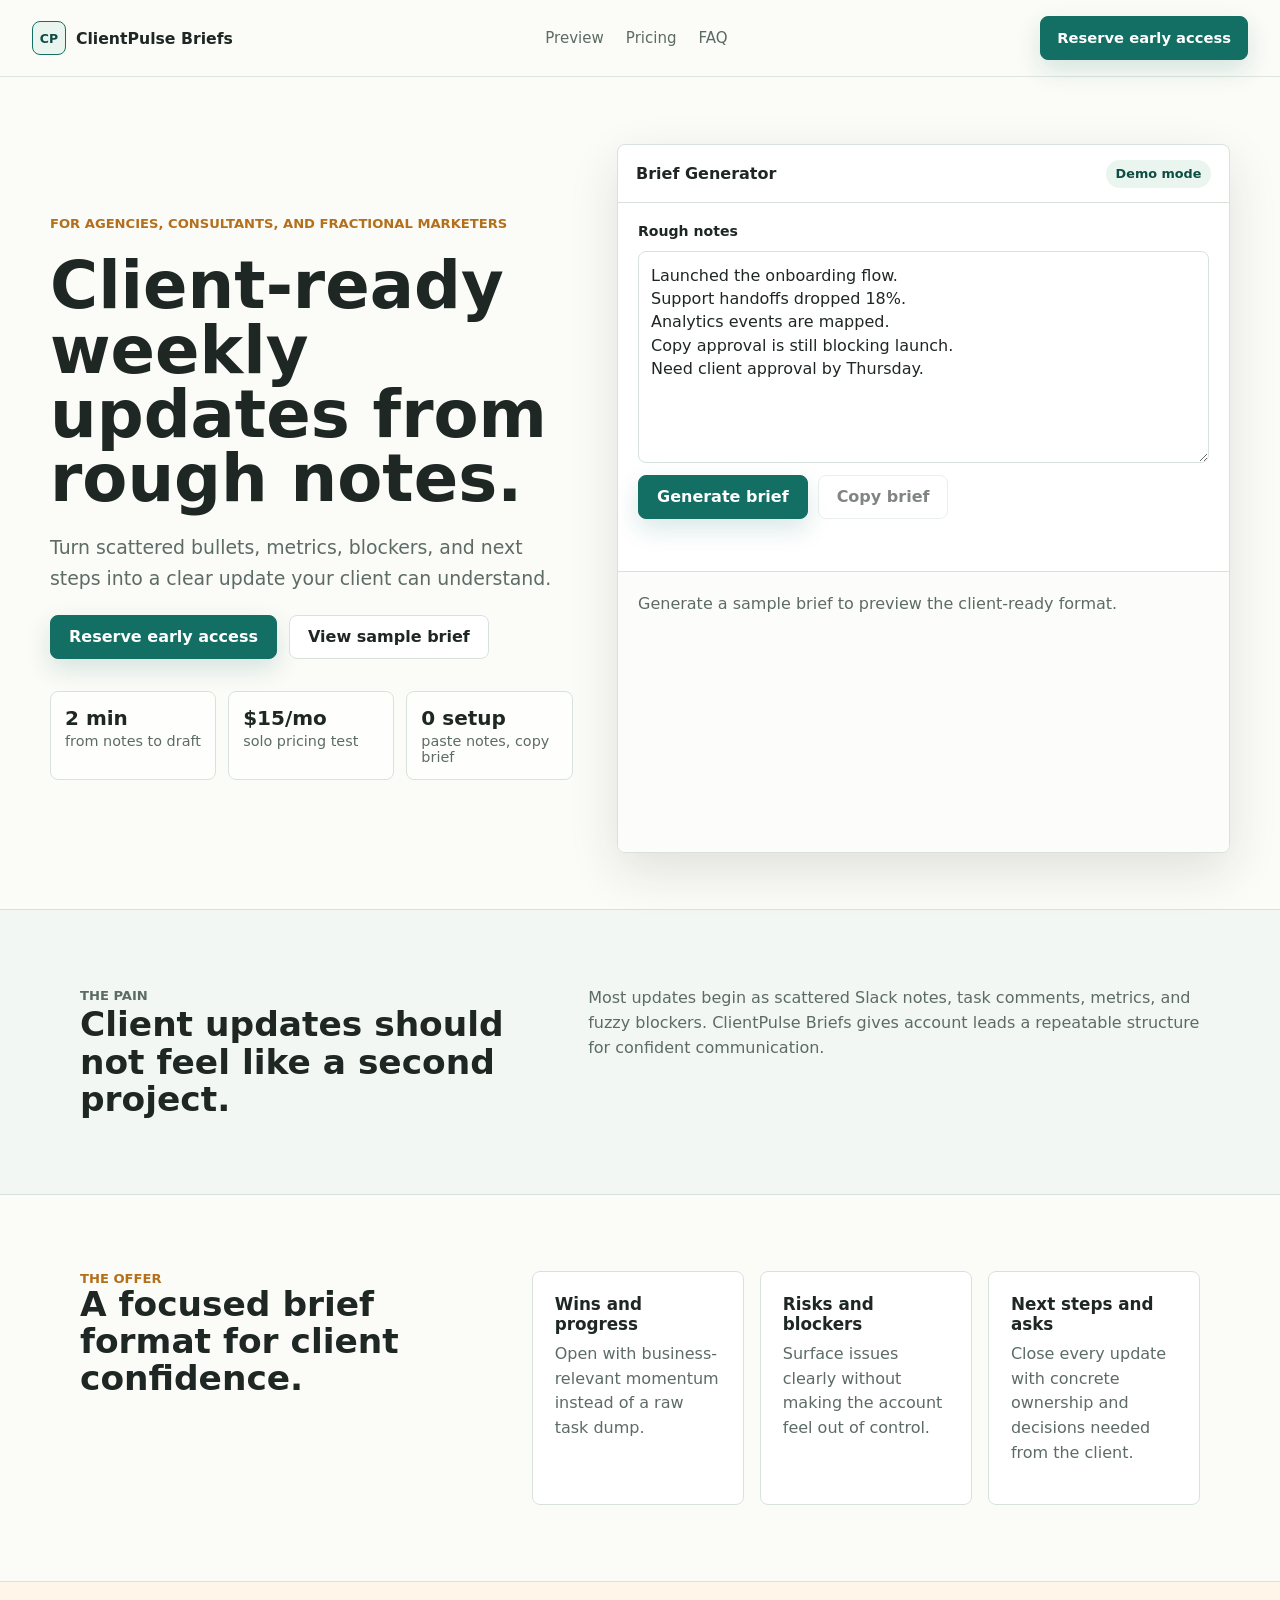
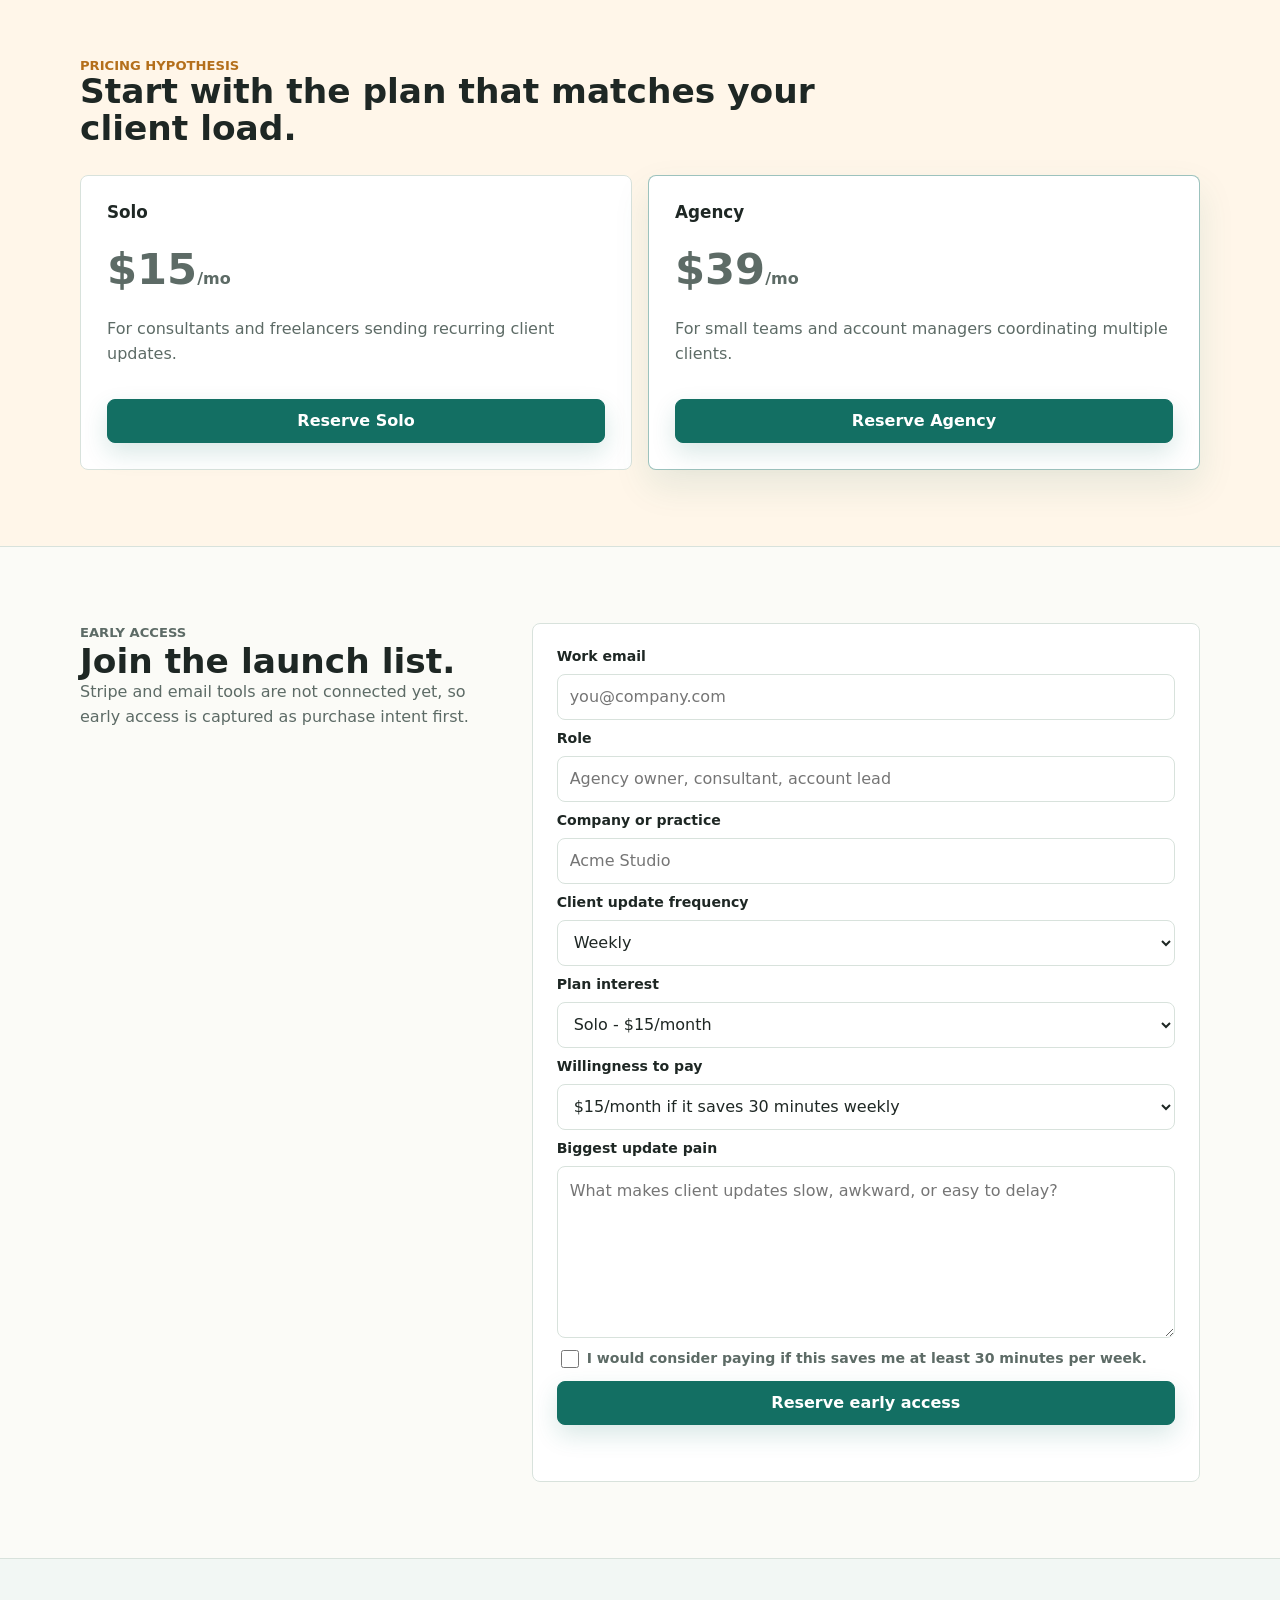
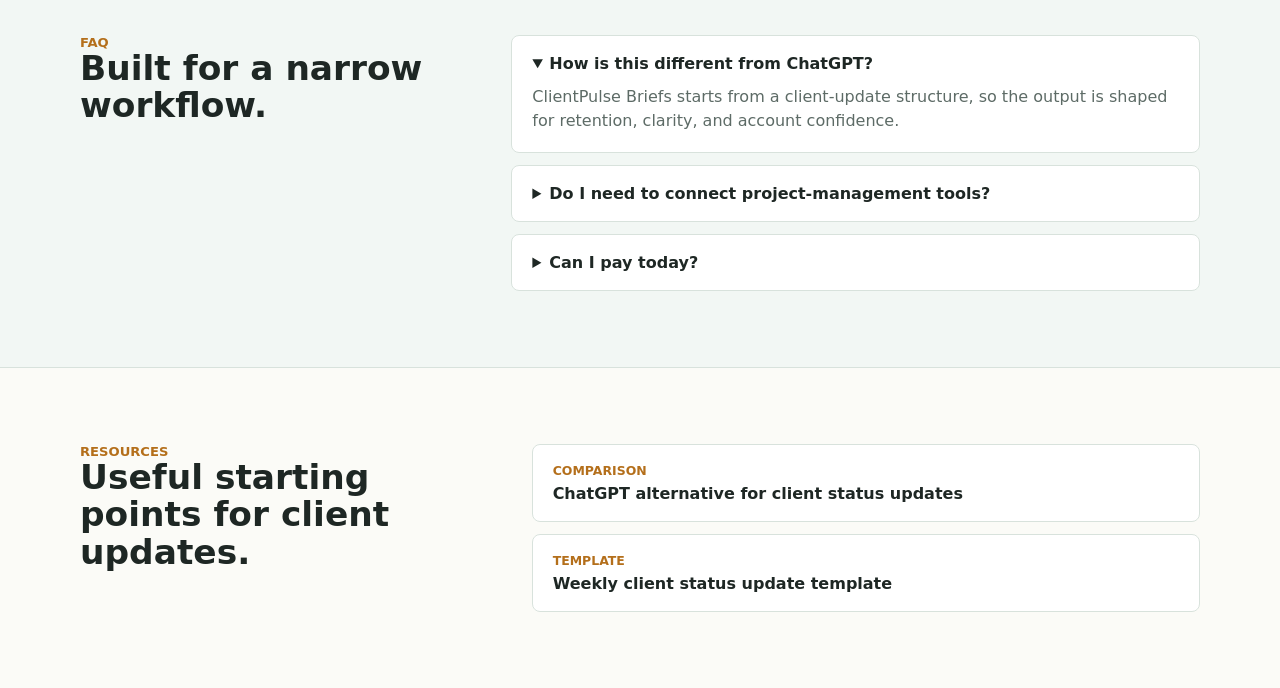
==== index.html @ 3740cc95 "Add static site files" ====
<!doctype html>
<html lang="en">
  <head>
    <meta charset="utf-8">
    <meta name="viewport" content="width=device-width, initial-scale=1">
    <title>ClientPulse Briefs | Client-ready weekly updates from rough notes</title>
    <meta
      name="description"
      content="Turn scattered project notes into a polished client status update with wins, progress, risks, next steps, and client asks."
    >
    <meta name="robots" content="index, follow">
    <link rel="canonical" href="https://ert93333-ops.github.io/clientpulse-briefs/">
    <meta property="og:title" content="ClientPulse Briefs">
    <meta
      property="og:description"
      content="Client-ready weekly updates from rough notes for agencies, consultants, and freelancers."
    >
    <meta property="og:type" content="website">
    <meta property="og:url" content="https://ert93333-ops.github.io/clientpulse-briefs/">
    <meta name="twitter:card" content="summary_large_image">
    <link rel="stylesheet" href="./styles.css">
    <script src="./app.js?v=202606032130" defer></script>
  </head>
  <body>
    <header class="site-header">
      <a class="brand" href="#top" aria-label="ClientPulse Briefs home">
        <span class="brand-mark" aria-hidden="true">CP</span>
        <span>ClientPulse Briefs</span>
      </a>
      <nav class="nav-links" aria-label="Primary navigation">
        <a href="#preview">Preview</a>
        <a href="#pricing">Pricing</a>
        <a href="#faq">FAQ</a>
      </nav>
      <a class="header-cta" href="#waitlist">Reserve early access</a>
    </header>

    <main id="top">
      <section class="hero-section" aria-labelledby="hero-title">
        <div class="hero-copy">
          <p class="eyebrow">For agencies, consultants, and fractional marketers</p>
          <h1 id="hero-title">Client-ready weekly updates from rough notes.</h1>
          <p class="hero-subhead">
            Turn scattered bullets, metrics, blockers, and next steps into a clear update your client can understand.
          </p>
          <div class="hero-actions">
            <a class="primary-button" href="#waitlist">Reserve early access</a>
            <a class="secondary-button" href="#preview">View sample brief</a>
          </div>
          <dl class="signal-list" aria-label="Product promise">
            <div>
              <dt>2 min</dt>
              <dd>from notes to draft</dd>
            </div>
            <div>
              <dt>$15/mo</dt>
              <dd>solo pricing test</dd>
            </div>
            <div>
              <dt>0 setup</dt>
              <dd>paste notes, copy brief</dd>
            </div>
          </dl>
        </div>

        <aside class="product-preview" id="preview" aria-label="ClientPulse Briefs generator">
          <div class="preview-toolbar">
            <span>Brief Generator</span>
            <span class="status-pill">Demo mode</span>
          </div>
          <form class="generator-form" id="brief-form">
            <label for="raw-notes">Rough notes</label>
            <textarea id="raw-notes" name="raw-notes" rows="8">Launched the onboarding flow.
Support handoffs dropped 18%.
Analytics events are mapped.
Copy approval is still blocking launch.
Need client approval by Thursday.</textarea>
            <div class="generator-actions">
              <button class="primary-button" type="submit">Generate brief</button>
              <button class="secondary-button" id="copy-brief" type="button" disabled>Copy brief</button>
            </div>
            <p class="workflow-error" id="workflow-error" role="alert"></p>
          </form>
          <section class="brief-output" id="brief-output" aria-live="polite" aria-label="Generated client update">
            <p class="empty-output">Generate a sample brief to preview the client-ready format.</p>
          </section>
        </aside>
      </section>

      <section class="section-band problem-band" aria-labelledby="problem-title">
        <div class="section-inner two-column">
          <div>
            <p class="eyebrow">The pain</p>
            <h2 id="problem-title">Client updates should not feel like a second project.</h2>
          </div>
          <p>
            Most updates begin as scattered Slack notes, task comments, metrics, and fuzzy blockers.
            ClientPulse Briefs gives account leads a repeatable structure for confident communication.
          </p>
        </div>
      </section>

      <section class="section-inner offer-section" aria-labelledby="offer-title">
        <div>
          <p class="eyebrow">The offer</p>
          <h2 id="offer-title">A focused brief format for client confidence.</h2>
        </div>
        <div class="feature-grid">
          <article class="feature-card">
            <h3>Wins and progress</h3>
            <p>Open with business-relevant momentum instead of a raw task dump.</p>
          </article>
          <article class="feature-card">
            <h3>Risks and blockers</h3>
            <p>Surface issues clearly without making the account feel out of control.</p>
          </article>
          <article class="feature-card">
            <h3>Next steps and asks</h3>
            <p>Close every update with concrete ownership and decisions needed from the client.</p>
          </article>
        </div>
      </section>

      <section class="section-band pricing-band" id="pricing" aria-labelledby="pricing-title">
        <div class="section-inner">
          <div class="section-heading">
            <p class="eyebrow">Pricing hypothesis</p>
            <h2 id="pricing-title">Start with the plan that matches your client load.</h2>
          </div>
          <div class="pricing-grid">
            <article class="price-card">
              <h3>Solo</h3>
              <p class="price">$15<span>/mo</span></p>
              <p>For consultants and freelancers sending recurring client updates.</p>
              <a class="plan-button" href="#waitlist">Reserve Solo</a>
            </article>
            <article class="price-card featured-price">
              <h3>Agency</h3>
              <p class="price">$39<span>/mo</span></p>
              <p>For small teams and account managers coordinating multiple clients.</p>
              <a class="plan-button" href="#waitlist">Reserve Agency</a>
            </article>
          </div>
        </div>
      </section>

      <section class="section-inner waitlist-section" id="waitlist" aria-labelledby="waitlist-title">
        <div>
          <p class="eyebrow">Early access</p>
          <h2 id="waitlist-title">Join the launch list.</h2>
          <p>
            Stripe and email tools are not connected yet, so early access is captured as purchase intent first.
          </p>
        </div>
        <form class="waitlist-shell" id="waitlist-form" aria-label="ClientPulse Briefs early access form">
          <label for="email">Work email</label>
          <input id="email" name="email" type="email" placeholder="you@company.com" autocomplete="email" required>
          <label for="role">Role</label>
          <input id="role" name="role" type="text" placeholder="Agency owner, consultant, account lead" required>
          <label for="company">Company or practice</label>
          <input id="company" name="company" type="text" placeholder="Acme Studio">
          <label for="frequency">Client update frequency</label>
          <select id="frequency" name="frequency">
            <option>Weekly</option>
            <option>Every two weeks</option>
            <option>Monthly</option>
            <option>Only when clients ask</option>
          </select>
          <label for="plan">Plan interest</label>
          <select id="plan" name="plan">
            <option>Solo - $15/month</option>
            <option>Agency - $39/month</option>
            <option>Not sure yet</option>
          </select>
          <label for="willingness">Willingness to pay</label>
          <select id="willingness" name="willingness">
            <option>$15/month if it saves 30 minutes weekly</option>
            <option>$39/month if it helps multiple client accounts</option>
            <option>I need to try it first</option>
            <option>Not willing to pay yet</option>
          </select>
          <label for="pain">Biggest update pain</label>
          <textarea id="pain" name="pain" rows="4" placeholder="What makes client updates slow, awkward, or easy to delay?"></textarea>
          <label class="checkbox-row" for="intent">
            <input id="intent" name="intent" type="checkbox" value="yes">
            <span>I would consider paying if this saves me at least 30 minutes per week.</span>
          </label>
          <button class="primary-button" type="submit">Reserve early access</button>
          <p class="form-note" id="waitlist-status" role="status"></p>
        </form>
      </section>

      <section class="section-band faq-band" id="faq" aria-labelledby="faq-title">
        <div class="section-inner faq-layout">
          <div>
            <p class="eyebrow">FAQ</p>
            <h2 id="faq-title">Built for a narrow workflow.</h2>
          </div>
          <div class="faq-list">
            <details open>
              <summary>How is this different from ChatGPT?</summary>
              <p>ClientPulse Briefs starts from a client-update structure, so the output is shaped for retention, clarity, and account confidence.</p>
            </details>
            <details>
              <summary>Do I need to connect project-management tools?</summary>
              <p>No. The first version is paste-in notes and copy-out brief, which keeps launch fast and avoids setup friction.</p>
            </details>
            <details>
              <summary>Can I pay today?</summary>
              <p>Not yet. The launch test captures purchase intent first, then enables payment once Stripe is configured.</p>
            </details>
          </div>
        </div>
      </section>

      <section class="section-inner resource-section" aria-labelledby="resources-title">
        <div>
          <p class="eyebrow">Resources</p>
          <h2 id="resources-title">Useful starting points for client updates.</h2>
        </div>
        <div class="resource-links">
          <a href="./chatgpt-alternative-client-status-updates.html">
            <span>Comparison</span>
            ChatGPT alternative for client status updates
          </a>
          <a href="./client-status-update-template.html">
            <span>Template</span>
            Weekly client status update template
          </a>
        </div>
      </section>
    </main>
  </body>
</html>
---- styles.css ----
:root {
  color-scheme: light;
  --ink: #1e2724;
  --muted: #5d6b66;
  --line: #d8e2dc;
  --paper: #fbfbf7;
  --surface: #ffffff;
  --soft-green: #eaf5ef;
  --green: #136f63;
  --green-dark: #0e4d45;
  --amber: #b46f1b;
  --coral: #cc6f5a;
  --shadow: 0 18px 50px rgba(30, 39, 36, 0.12);
  --shadow-hover: 0 24px 64px rgba(30, 39, 36, 0.16);
  --motion-fast: 160ms;
  --motion-medium: 260ms;
  --motion-slow: 560ms;
  --ease-out: cubic-bezier(0.16, 1, 0.3, 1);
}

* {
  box-sizing: border-box;
}

html {
  scroll-behavior: smooth;
}

body {
  margin: 0;
  background: var(--paper);
  color: var(--ink);
  font-family:
    Inter, ui-sans-serif, system-ui, -apple-system, BlinkMacSystemFont, "Segoe UI",
    sans-serif;
  letter-spacing: 0;
  animation: page-fade-in 420ms var(--ease-out) both;
}

a {
  color: inherit;
  text-decoration: none;
}

.site-header {
  position: sticky;
  top: 0;
  z-index: 10;
  display: flex;
  align-items: center;
  justify-content: space-between;
  gap: 24px;
  padding: 16px 32px;
  border-bottom: 1px solid rgba(216, 226, 220, 0.8);
  background: rgba(251, 251, 247, 0.94);
  backdrop-filter: blur(12px);
  transition:
    border-color var(--motion-medium) ease,
    box-shadow var(--motion-medium) ease,
    background var(--motion-medium) ease;
}

.site-header.is-scrolled {
  border-bottom-color: rgba(216, 226, 220, 0.96);
  background: rgba(251, 251, 247, 0.98);
  box-shadow: 0 10px 28px rgba(30, 39, 36, 0.08);
}

.brand {
  display: inline-flex;
  align-items: center;
  gap: 10px;
  font-size: 0.98rem;
  font-weight: 750;
  transition: transform var(--motion-fast) ease;
}

.brand:hover {
  transform: translateY(-1px);
}

.brand-mark {
  display: inline-grid;
  width: 34px;
  height: 34px;
  place-items: center;
  border: 1px solid var(--green);
  border-radius: 8px;
  background: var(--soft-green);
  color: var(--green-dark);
  font-size: 0.78rem;
  transition:
    background var(--motion-fast) ease,
    transform var(--motion-fast) ease;
}

.brand:hover .brand-mark {
  background: #dff0e8;
  transform: rotate(-2deg);
}

.nav-links {
  display: flex;
  align-items: center;
  gap: 22px;
  color: var(--muted);
  font-size: 0.94rem;
}

.nav-links a:hover {
  color: var(--green-dark);
}

.nav-links a {
  position: relative;
  transition: color var(--motion-fast) ease;
}

.nav-links a::after {
  position: absolute;
  right: 0;
  bottom: -7px;
  left: 0;
  height: 2px;
  border-radius: 999px;
  background: var(--green);
  content: "";
  opacity: 0;
  transform: scaleX(0.6);
  transition:
    opacity var(--motion-fast) ease,
    transform var(--motion-fast) ease;
}

.nav-links a:hover::after {
  opacity: 1;
  transform: scaleX(1);
}

.header-cta,
.primary-button,
.secondary-button,
.plan-button {
  display: inline-flex;
  min-height: 44px;
  align-items: center;
  justify-content: center;
  border-radius: 8px;
  font-weight: 750;
  line-height: 1.1;
  white-space: nowrap;
  transform: translateY(0);
  transition:
    background var(--motion-fast) ease,
    border-color var(--motion-fast) ease,
    box-shadow var(--motion-fast) ease,
    color var(--motion-fast) ease,
    transform var(--motion-fast) ease;
}

.header-cta,
.primary-button,
.plan-button {
  border: 1px solid var(--green);
  background: var(--green);
  color: #ffffff;
  box-shadow: 0 10px 24px rgba(19, 111, 99, 0.16);
}

.header-cta {
  padding: 0 16px;
  font-size: 0.92rem;
}

.primary-button,
.secondary-button,
.plan-button {
  padding: 0 18px;
}

.secondary-button {
  border: 1px solid var(--line);
  background: var(--surface);
  color: var(--ink);
}

.header-cta:hover,
.primary-button:hover,
.plan-button:hover {
  background: var(--green-dark);
  border-color: var(--green-dark);
  box-shadow: 0 14px 30px rgba(14, 77, 69, 0.22);
  transform: translateY(-2px);
}

.secondary-button:hover {
  border-color: rgba(19, 111, 99, 0.34);
  color: var(--green-dark);
  box-shadow: 0 10px 24px rgba(30, 39, 36, 0.08);
  transform: translateY(-2px);
}

.header-cta:active,
.primary-button:active,
.secondary-button:active,
.plan-button:active {
  transform: translateY(0);
}

.hero-section {
  display: grid;
  grid-template-columns: minmax(0, 0.92fr) minmax(360px, 1.08fr);
  gap: 44px;
  align-items: center;
  width: min(1180px, calc(100% - 40px));
  min-height: calc(100vh - 68px);
  margin: 0 auto;
  padding: 64px 0 54px;
}

.hero-copy {
  display: grid;
  gap: 22px;
  animation: hero-copy-enter var(--motion-slow) var(--ease-out) 90ms both;
}

.eyebrow {
  margin: 0;
  color: var(--amber);
  font-size: 0.82rem;
  font-weight: 800;
  text-transform: uppercase;
}

h1,
h2,
h3,
p {
  margin-top: 0;
}

h1 {
  max-width: 780px;
  margin-bottom: 0;
  font-size: 4.1rem;
  line-height: 0.98;
  letter-spacing: 0;
}

h2 {
  margin-bottom: 0;
  font-size: 2.15rem;
  line-height: 1.08;
  letter-spacing: 0;
}

h3 {
  margin-bottom: 8px;
  font-size: 1.05rem;
  letter-spacing: 0;
}

.hero-subhead {
  max-width: 640px;
  margin-bottom: 0;
  color: var(--muted);
  font-size: 1.18rem;
  line-height: 1.6;
}

.hero-actions {
  display: flex;
  flex-wrap: wrap;
  gap: 12px;
}

.signal-list {
  display: grid;
  grid-template-columns: repeat(3, minmax(0, 1fr));
  gap: 12px;
  margin: 10px 0 0;
}

.signal-list div {
  padding: 14px;
  border: 1px solid var(--line);
  border-radius: 8px;
  background: rgba(255, 255, 255, 0.72);
  transition:
    border-color var(--motion-fast) ease,
    box-shadow var(--motion-fast) ease,
    transform var(--motion-fast) ease;
}

.signal-list div:hover {
  border-color: rgba(19, 111, 99, 0.28);
  box-shadow: 0 12px 24px rgba(30, 39, 36, 0.08);
  transform: translateY(-2px);
}

.signal-list dt {
  font-size: 1.25rem;
  font-weight: 800;
}

.signal-list dd {
  margin: 3px 0 0;
  color: var(--muted);
  font-size: 0.9rem;
}

.product-preview {
  border: 1px solid var(--line);
  border-radius: 8px;
  background: var(--surface);
  box-shadow: var(--shadow);
  overflow: hidden;
  animation: preview-enter 680ms var(--ease-out) 160ms both;
  transform-origin: center;
  transition:
    box-shadow var(--motion-medium) ease,
    transform var(--motion-medium) ease;
}

.product-preview:hover {
  box-shadow: var(--shadow-hover);
  transform: translateY(-3px);
}

.preview-toolbar {
  display: flex;
  align-items: center;
  justify-content: space-between;
  gap: 16px;
  min-height: 58px;
  padding: 0 18px;
  border-bottom: 1px solid var(--line);
  font-weight: 800;
}

.status-pill {
  display: inline-flex;
  min-height: 28px;
  align-items: center;
  border-radius: 999px;
  padding: 0 10px;
  background: var(--soft-green);
  color: var(--green-dark);
  font-size: 0.8rem;
  position: relative;
  overflow: hidden;
}

.status-pill::after {
  position: absolute;
  inset: 0;
  background: linear-gradient(90deg, transparent, rgba(255, 255, 255, 0.72), transparent);
  content: "";
  transform: translateX(-120%);
  animation: status-sheen 3.8s ease-in-out 1.2s infinite;
}

.generator-form {
  display: grid;
  gap: 12px;
  padding: 20px;
  border-bottom: 1px solid var(--line);
}

textarea {
  width: 100%;
  min-height: 172px;
  resize: vertical;
  border: 1px solid var(--line);
  border-radius: 8px;
  background: #ffffff;
  color: var(--ink);
  font: inherit;
  line-height: 1.45;
  padding: 12px;
  transition:
    border-color var(--motion-fast) ease,
    box-shadow var(--motion-fast) ease,
    transform var(--motion-fast) ease;
}

.generator-actions {
  display: flex;
  flex-wrap: wrap;
  gap: 10px;
}

.workflow-error {
  min-height: 20px;
  margin-bottom: 0;
  color: #9d382c;
  font-size: 0.9rem;
  transition: opacity var(--motion-fast) ease;
}

.brief-output {
  min-height: 280px;
  padding: 20px;
  background: #fcfdfb;
  transition: background var(--motion-medium) ease;
}

.brief-output.is-refreshing {
  animation: output-refresh 520ms var(--ease-out) both;
}

.empty-output {
  margin-bottom: 0;
  color: var(--muted);
}

.brief-output h2 {
  margin-bottom: 10px;
  color: var(--green-dark);
  font-size: 1.06rem;
}

.brief-output h3 {
  margin-top: 18px;
  margin-bottom: 8px;
  color: var(--ink);
}

.brief-output p,
.brief-output li,
.feature-card p,
.price-card p,
.waitlist-section p,
.faq-list p,
.problem-band p {
  color: var(--muted);
  line-height: 1.55;
}

.section-band {
  border-top: 1px solid var(--line);
  border-bottom: 1px solid var(--line);
}

.problem-band,
.faq-band {
  background: #f2f7f4;
}

.pricing-band {
  background: #fff6e9;
}

.section-inner {
  width: min(1120px, calc(100% - 40px));
  margin: 0 auto;
  padding: 76px 0;
}

.two-column {
  display: grid;
  grid-template-columns: minmax(0, 0.85fr) minmax(0, 1.15fr);
  gap: 56px;
  align-items: start;
}

.offer-section,
.waitlist-section {
  display: grid;
  grid-template-columns: minmax(0, 0.76fr) minmax(0, 1.24fr);
  gap: 42px;
  align-items: start;
}

.feature-grid,
.pricing-grid {
  display: grid;
  gap: 16px;
}

.feature-grid {
  grid-template-columns: repeat(3, minmax(0, 1fr));
}

.feature-card,
.price-card,
.waitlist-shell,
.faq-list details {
  border: 1px solid var(--line);
  border-radius: 8px;
  background: var(--surface);
  transition:
    border-color var(--motion-fast) ease,
    box-shadow var(--motion-medium) ease,
    transform var(--motion-medium) ease;
}

.feature-card:hover,
.price-card:hover,
.waitlist-shell:focus-within,
.faq-list details:hover,
.resource-links a:hover,
.seo-content section:hover {
  border-color: rgba(19, 111, 99, 0.28);
  box-shadow: 0 16px 34px rgba(30, 39, 36, 0.08);
  transform: translateY(-2px);
}

.feature-card {
  min-height: 190px;
  padding: 22px;
}

.section-heading {
  max-width: 760px;
  margin-bottom: 28px;
}

.pricing-grid {
  grid-template-columns: repeat(2, minmax(0, 1fr));
}

.price-card {
  padding: 26px;
}

.featured-price {
  border-color: rgba(19, 111, 99, 0.42);
  box-shadow: 0 16px 36px rgba(19, 111, 99, 0.1);
}

.price {
  margin: 14px 0 14px;
  color: var(--green-dark);
  font-size: 2.7rem;
  font-weight: 850;
}

.price span {
  color: var(--muted);
  font-size: 1rem;
  font-weight: 650;
}

.plan-button {
  width: 100%;
  margin-top: 16px;
}

.waitlist-shell {
  display: grid;
  gap: 10px;
  padding: 24px;
}

label {
  color: var(--ink);
  font-size: 0.88rem;
  font-weight: 760;
}

input,
select {
  width: 100%;
  min-height: 46px;
  border: 1px solid var(--line);
  border-radius: 8px;
  background: #ffffff;
  color: var(--ink);
  font: inherit;
  padding: 0 12px;
  transition:
    border-color var(--motion-fast) ease,
    box-shadow var(--motion-fast) ease,
    transform var(--motion-fast) ease;
}

input:focus,
select:focus,
textarea:focus {
  outline: none;
  border-color: rgba(19, 111, 99, 0.56);
  box-shadow: 0 0 0 4px rgba(19, 111, 99, 0.12);
}

input:hover,
select:hover,
textarea:hover {
  border-color: rgba(19, 111, 99, 0.34);
}

.checkbox-row {
  display: grid;
  grid-template-columns: 20px minmax(0, 1fr);
  gap: 10px;
  align-items: start;
  color: var(--muted);
  font-weight: 650;
  line-height: 1.45;
}

.checkbox-row input {
  width: 18px;
  min-height: 18px;
  margin-top: 2px;
}

button {
  cursor: pointer;
  font: inherit;
}

button:disabled {
  cursor: not-allowed;
  opacity: 0.56;
}

.form-note {
  min-height: 22px;
  margin-bottom: 0;
  font-size: 0.88rem;
}

.form-note.success {
  color: var(--green-dark);
  font-weight: 760;
  animation: success-pop 420ms var(--ease-out) both;
}

.form-note.error {
  color: #9d382c;
  font-weight: 760;
}

.faq-layout {
  display: grid;
  grid-template-columns: minmax(0, 0.72fr) minmax(0, 1.28fr);
  gap: 44px;
}

.faq-list {
  display: grid;
  gap: 12px;
}

.faq-list details {
  padding: 18px 20px;
}

.faq-list summary {
  cursor: pointer;
  font-weight: 790;
  transition: color var(--motion-fast) ease;
}

.faq-list summary:hover {
  color: var(--green-dark);
}

.faq-list p {
  margin: 12px 0 0;
}

.resource-section {
  display: grid;
  grid-template-columns: minmax(0, 0.76fr) minmax(0, 1.24fr);
  gap: 42px;
  align-items: start;
}

.resource-links {
  display: grid;
  gap: 12px;
}

.resource-links a {
  display: grid;
  gap: 6px;
  padding: 18px 20px;
  border: 1px solid var(--line);
  border-radius: 8px;
  background: var(--surface);
  color: var(--ink);
  font-weight: 780;
  transition:
    border-color var(--motion-fast) ease,
    box-shadow var(--motion-medium) ease,
    color var(--motion-fast) ease,
    transform var(--motion-medium) ease;
}

.resource-links a:hover {
  color: var(--green-dark);
}

.resource-links span {
  color: var(--amber);
  font-size: 0.78rem;
  font-weight: 800;
  text-transform: uppercase;
}

.seo-main {
  background: var(--paper);
}

.seo-hero {
  width: min(1000px, calc(100% - 40px));
  margin: 0 auto;
  padding: 72px 0 46px;
}

.seo-hero h1 {
  max-width: 880px;
  margin: 10px 0 18px;
  font-size: 3.35rem;
  line-height: 1.02;
}

.seo-hero p {
  max-width: 760px;
  color: var(--muted);
  font-size: 1.12rem;
  line-height: 1.62;
}

.seo-content {
  display: grid;
  gap: 34px;
  width: min(1000px, calc(100% - 40px));
  margin: 0 auto;
  padding: 22px 0 76px;
}

.seo-content section,
.cta-panel,
.example-box {
  border: 1px solid var(--line);
  border-radius: 8px;
  background: var(--surface);
  padding: 26px;
  transition:
    border-color var(--motion-fast) ease,
    box-shadow var(--motion-medium) ease,
    transform var(--motion-medium) ease;
}

.seo-content p,
.seo-content li {
  color: var(--muted);
  line-height: 1.62;
}

.seo-content ul,
.seo-content ol {
  padding-left: 22px;
}

.comparison-table {
  width: 100%;
  border-collapse: collapse;
  overflow: hidden;
  border-radius: 8px;
}

.comparison-table th,
.comparison-table td {
  border: 1px solid var(--line);
  padding: 14px;
  text-align: left;
  vertical-align: top;
}

.comparison-table th {
  background: var(--soft-green);
  color: var(--green-dark);
}

.cta-panel {
  display: grid;
  gap: 14px;
  background: #fff6e9;
}

.seo-nav {
  display: flex;
  flex-wrap: wrap;
  gap: 12px;
  margin-top: 20px;
}

.motion-ready .reveal-on-scroll {
  opacity: 0;
  transform: translateY(18px);
  transition:
    opacity var(--motion-slow) var(--ease-out),
    transform var(--motion-slow) var(--ease-out);
  transition-delay: var(--reveal-delay, 0ms);
}

.motion-ready .reveal-on-scroll.is-visible {
  opacity: 1;
  transform: translateY(0);
}

@keyframes page-fade-in {
  from {
    opacity: 0;
  }

  to {
    opacity: 1;
  }
}

@keyframes hero-copy-enter {
  from {
    opacity: 0;
    transform: translateY(14px);
  }

  to {
    opacity: 1;
    transform: translateY(0);
  }
}

@keyframes preview-enter {
  from {
    opacity: 0;
    transform: translateY(18px) scale(0.985);
  }

  to {
    opacity: 1;
    transform: translateY(0) scale(1);
  }
}

@keyframes status-sheen {
  0%,
  42% {
    transform: translateX(-120%);
  }

  68%,
  100% {
    transform: translateX(120%);
  }
}

@keyframes output-refresh {
  0% {
    background: #edf7f1;
    transform: translateY(8px);
    opacity: 0.78;
  }

  100% {
    background: #fcfdfb;
    transform: translateY(0);
    opacity: 1;
  }
}

@keyframes success-pop {
  0% {
    opacity: 0;
    transform: translateY(6px);
  }

  100% {
    opacity: 1;
    transform: translateY(0);
  }
}

@media (max-width: 920px) {
  .site-header {
    align-items: flex-start;
    padding: 14px 20px;
  }

  .nav-links {
    display: none;
  }

  .hero-section,
  .two-column,
  .offer-section,
  .waitlist-section,
  .faq-layout {
    grid-template-columns: 1fr;
  }

  .resource-section {
    grid-template-columns: 1fr;
  }

  .hero-section {
    min-height: auto;
    padding-top: 42px;
  }

  h1 {
    font-size: 3rem;
  }

  .seo-hero h1 {
    font-size: 2.55rem;
  }
}

@media (prefers-reduced-motion: reduce) {
  *,
  *::before,
  *::after {
    animation-duration: 1ms !important;
    animation-iteration-count: 1 !important;
    scroll-behavior: auto !important;
    transition-duration: 1ms !important;
  }

  .motion-ready .reveal-on-scroll {
    opacity: 1;
    transform: none;
  }

  .status-pill::after {
    content: none;
  }
}

@media (max-width: 680px) {
  .site-header {
    gap: 12px;
  }

  .brand span:last-child {
    display: none;
  }

  .header-cta {
    flex: 1;
    white-space: normal;
    text-align: center;
  }

  .hero-section,
  .section-inner {
    width: min(100% - 28px, 1120px);
  }

  h1 {
    font-size: 2.42rem;
    line-height: 1.04;
  }

  h2 {
    font-size: 1.7rem;
  }

  .hero-actions,
  .signal-list,
  .feature-grid,
  .pricing-grid {
    grid-template-columns: 1fr;
  }

  .hero-actions {
    display: grid;
  }

  .primary-button,
  .secondary-button {
    width: 100%;
    white-space: normal;
    text-align: center;
  }

  .section-inner {
    padding: 54px 0;
  }
}
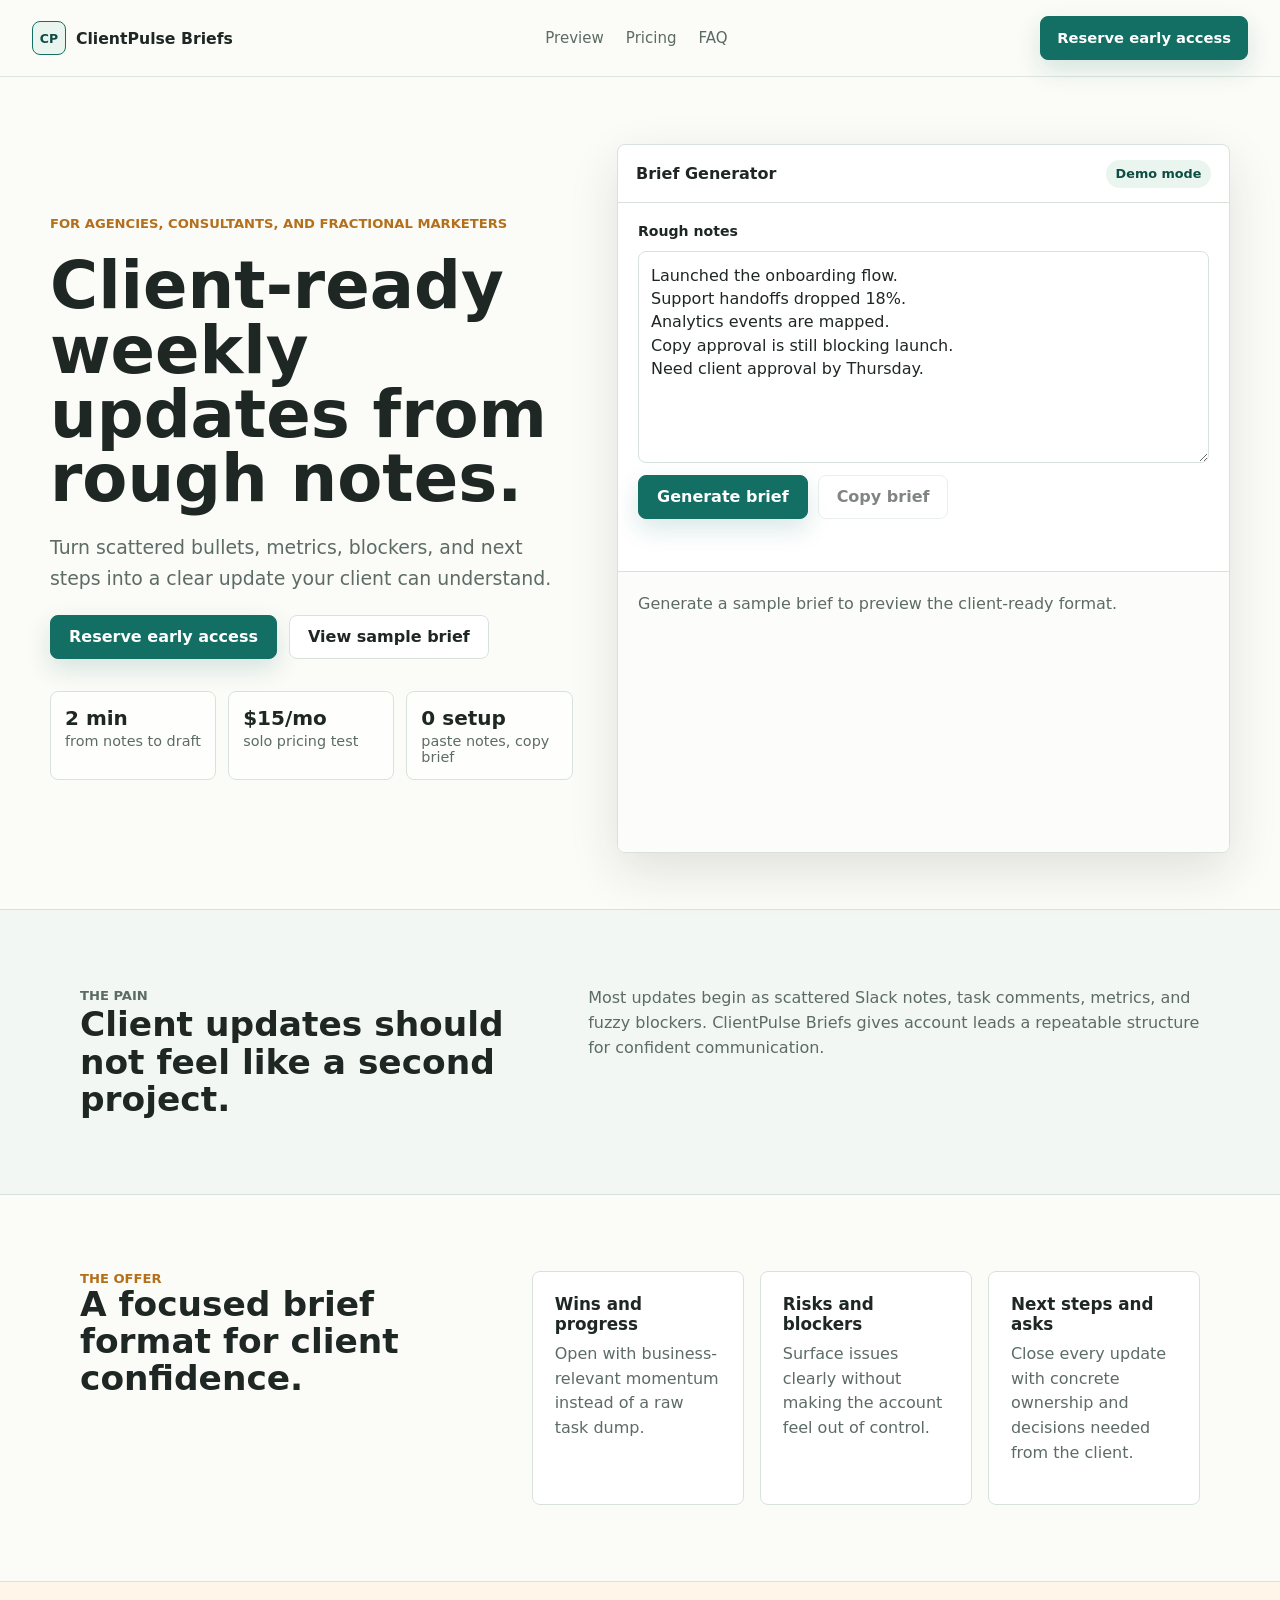
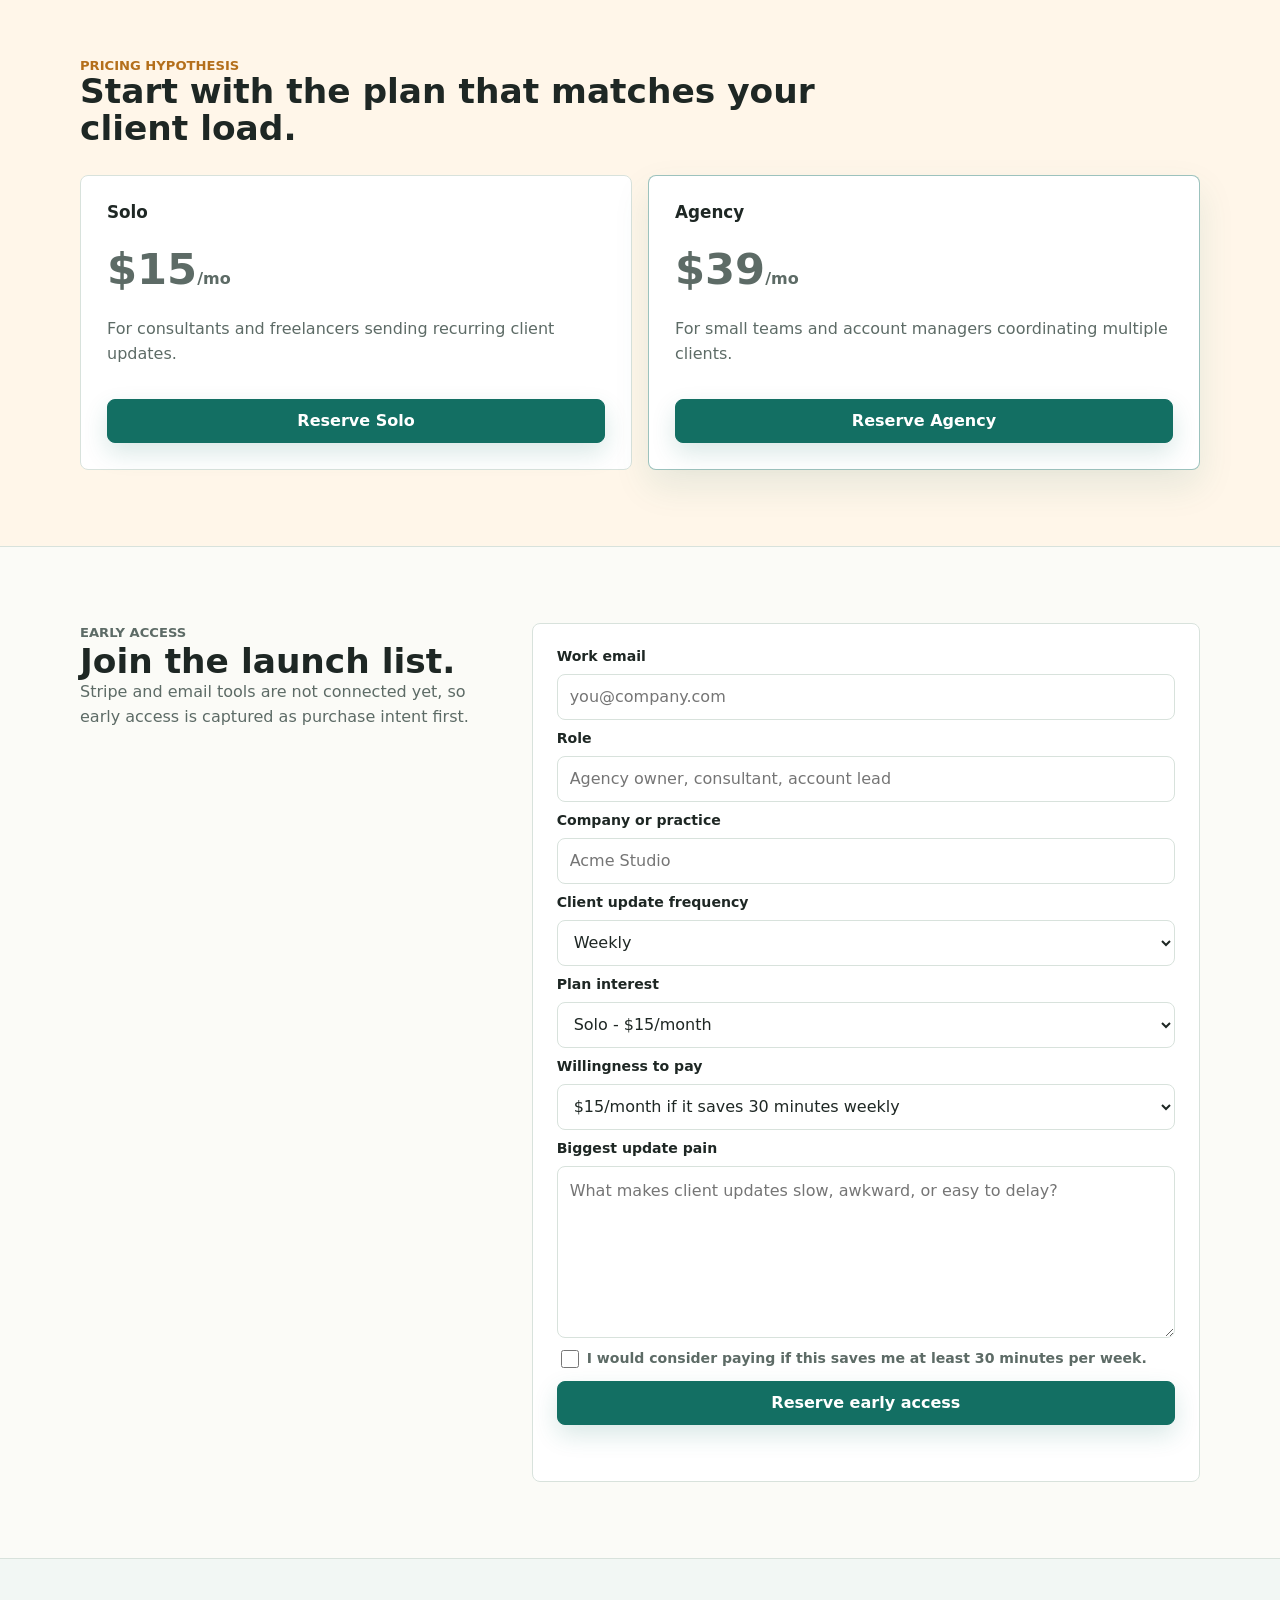
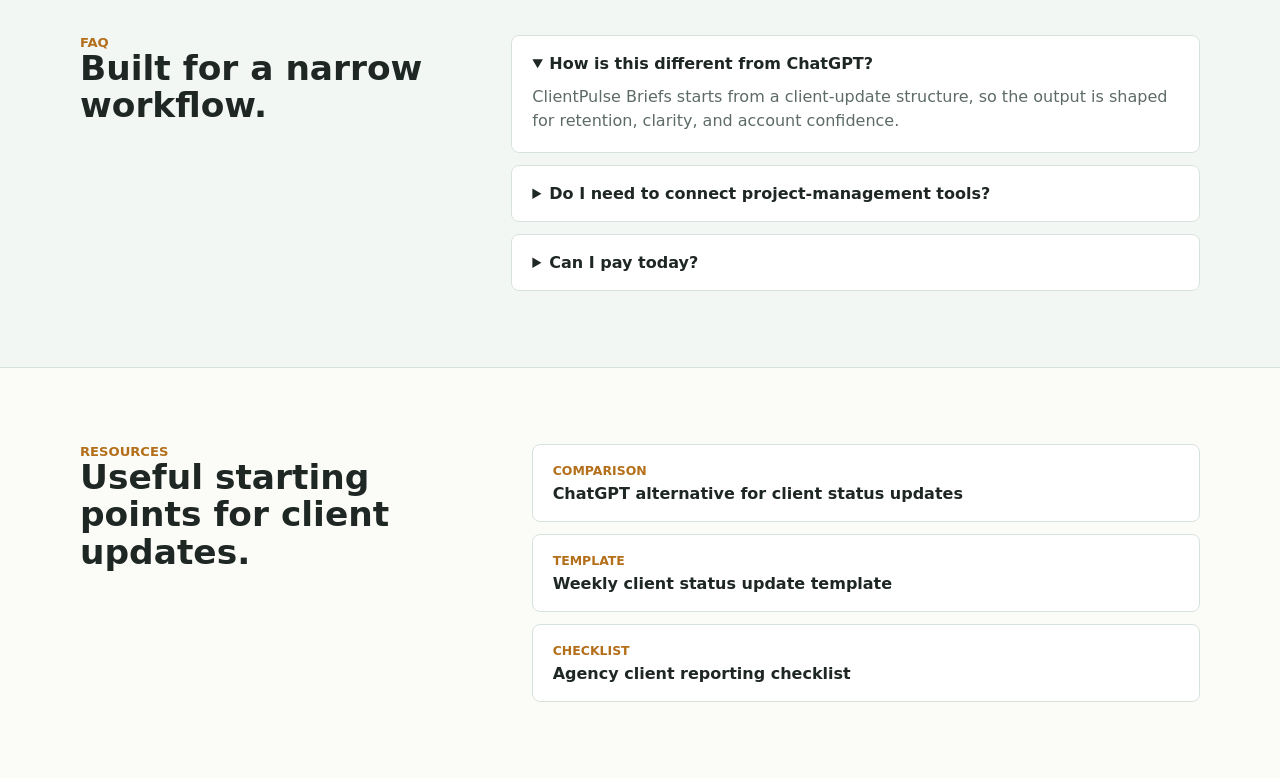
==== commit a7c3af7c: "Add agency reporting checklist SEO page" ====
--- a/index.html
+++ b/index.html
@@ -227,6 +227,10 @@
             <span>Template</span>
             Weekly client status update template
           </a>
+          <a href="./agency-client-reporting-checklist.html">
+            <span>Checklist</span>
+            Agency client reporting checklist
+          </a>
         </div>
       </section>
     </main>
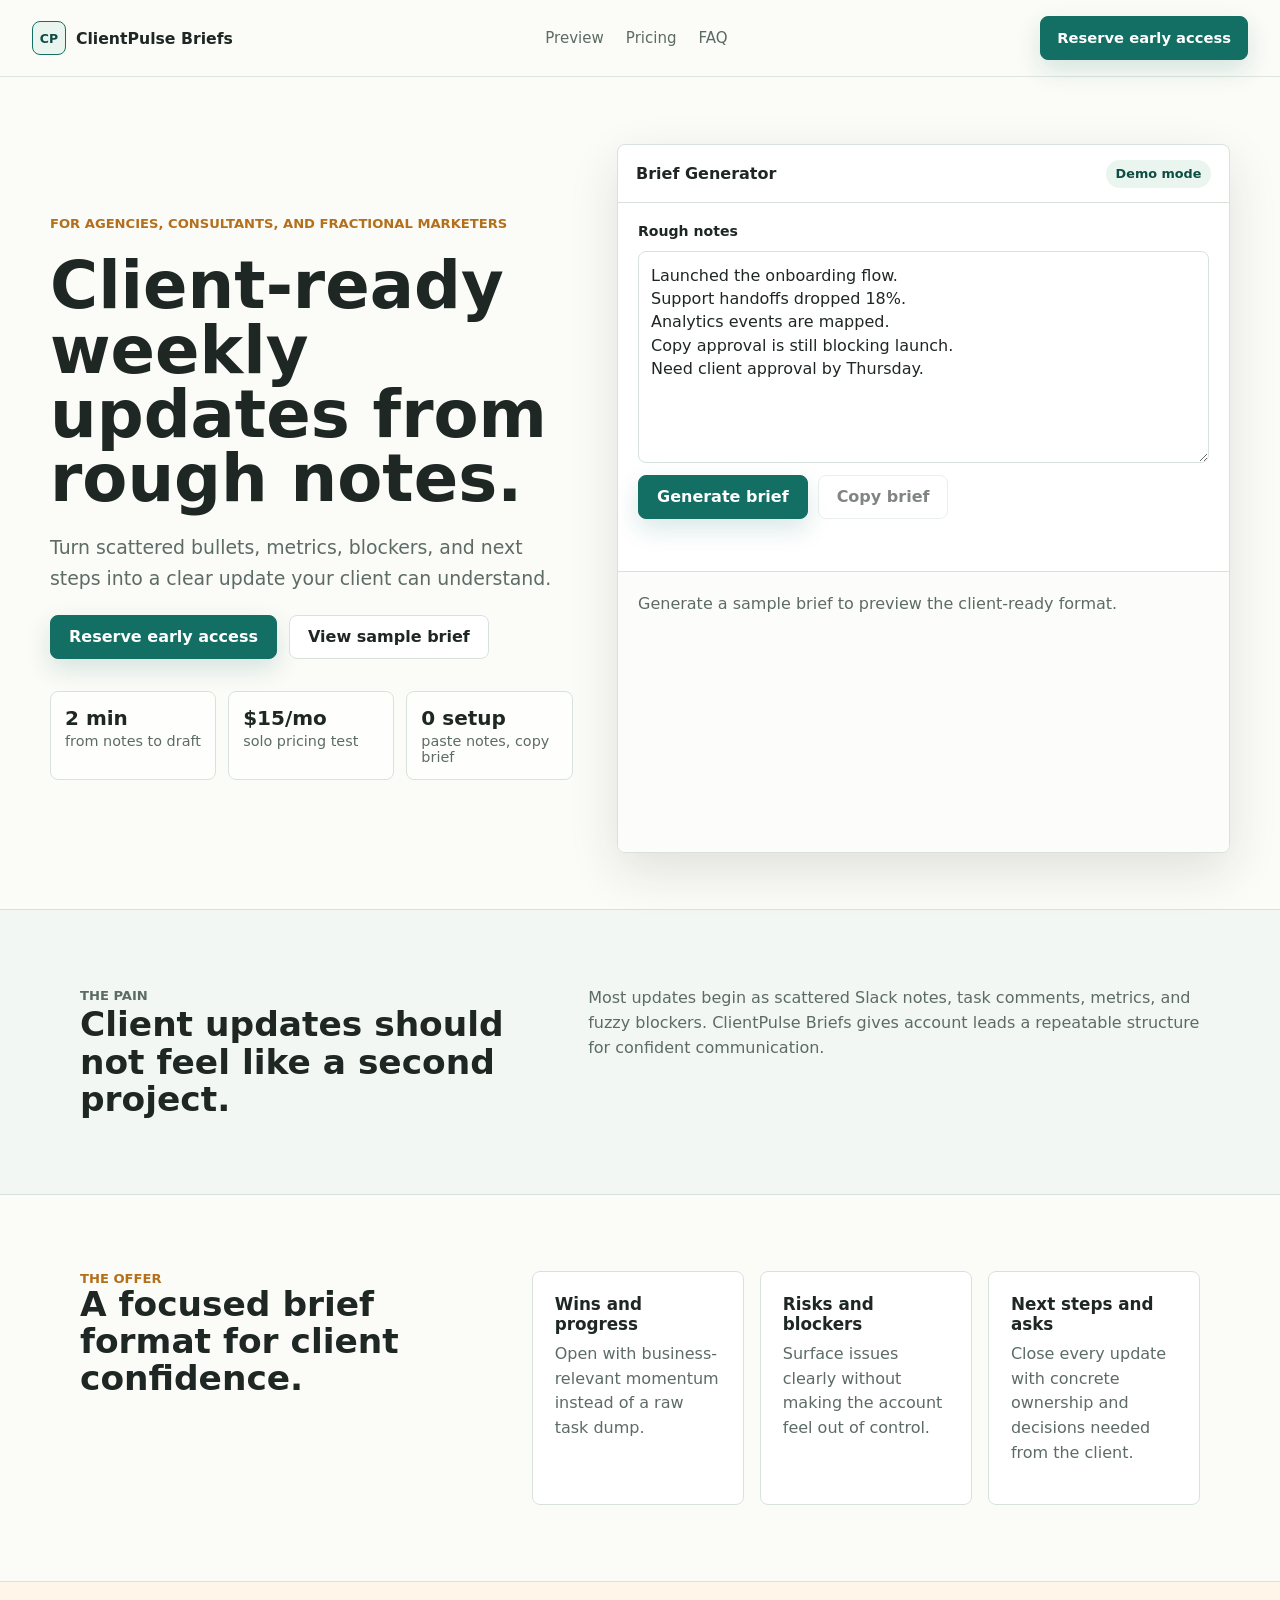
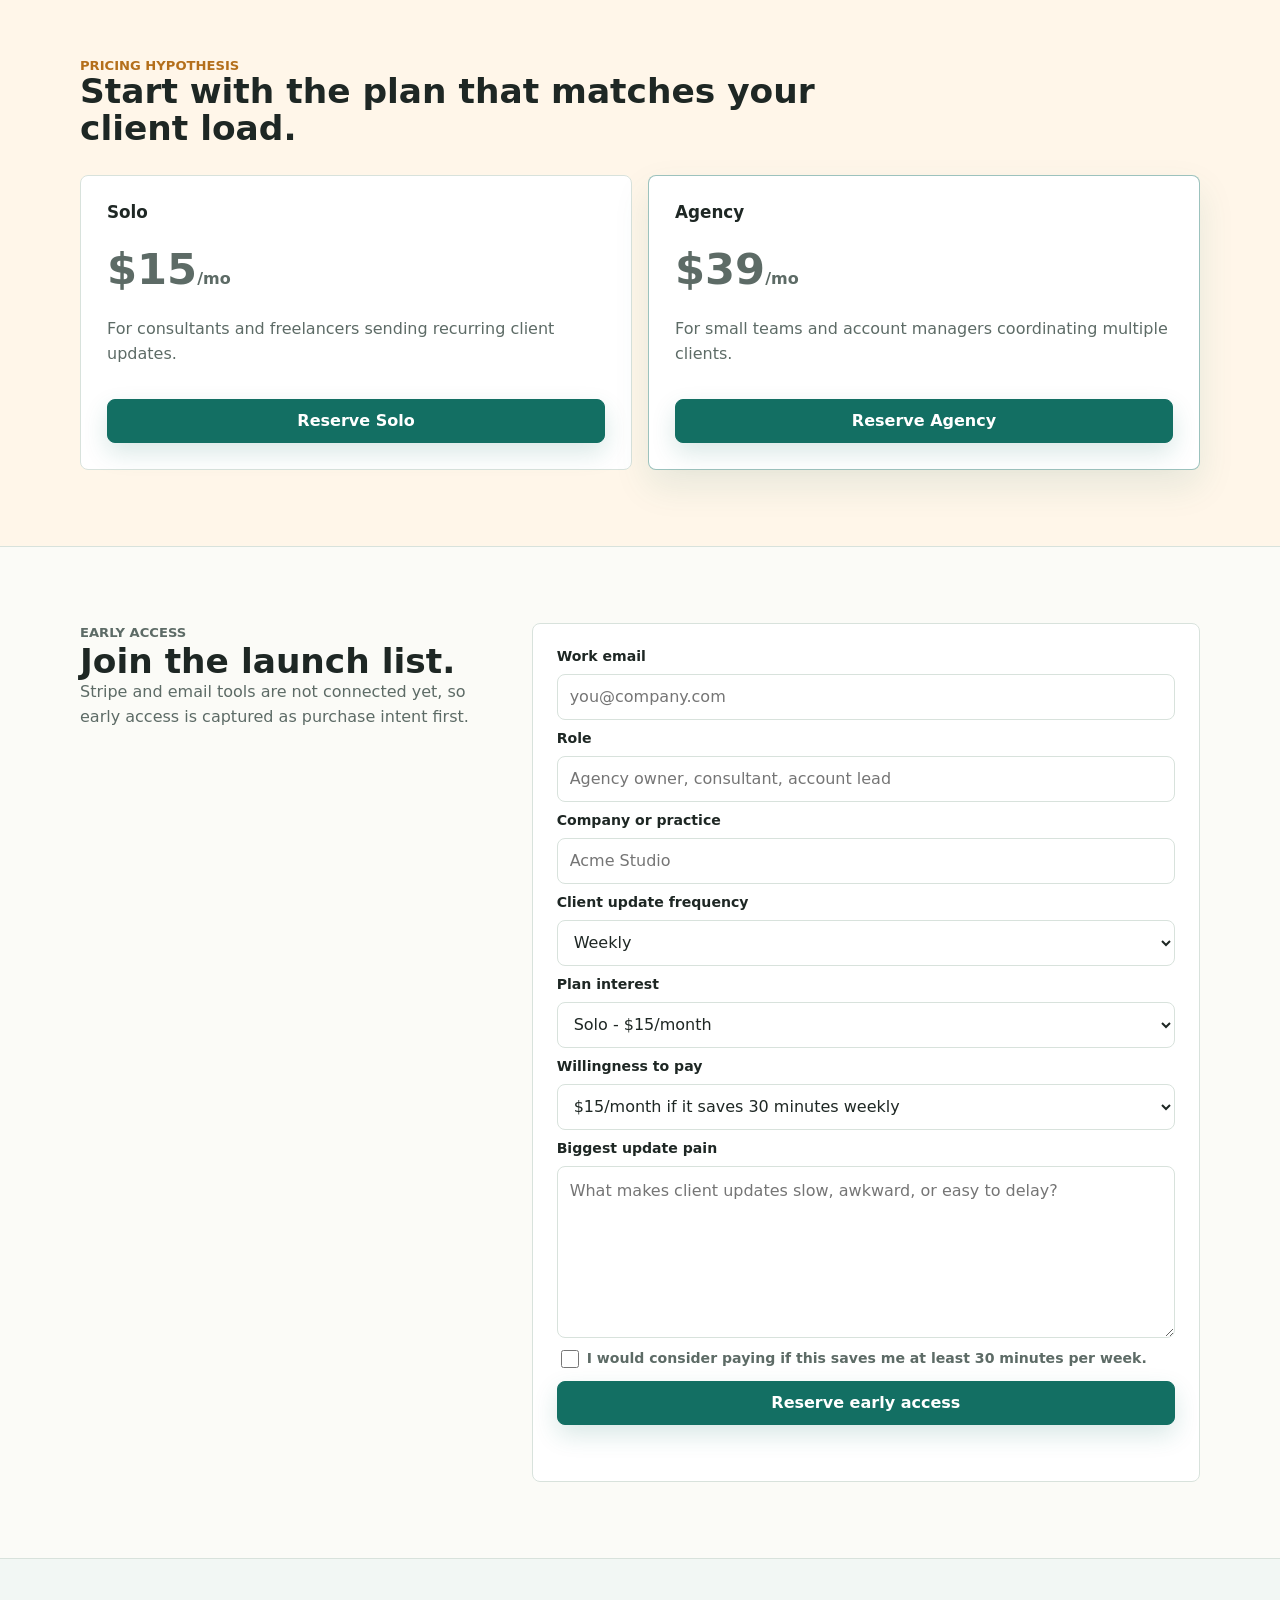
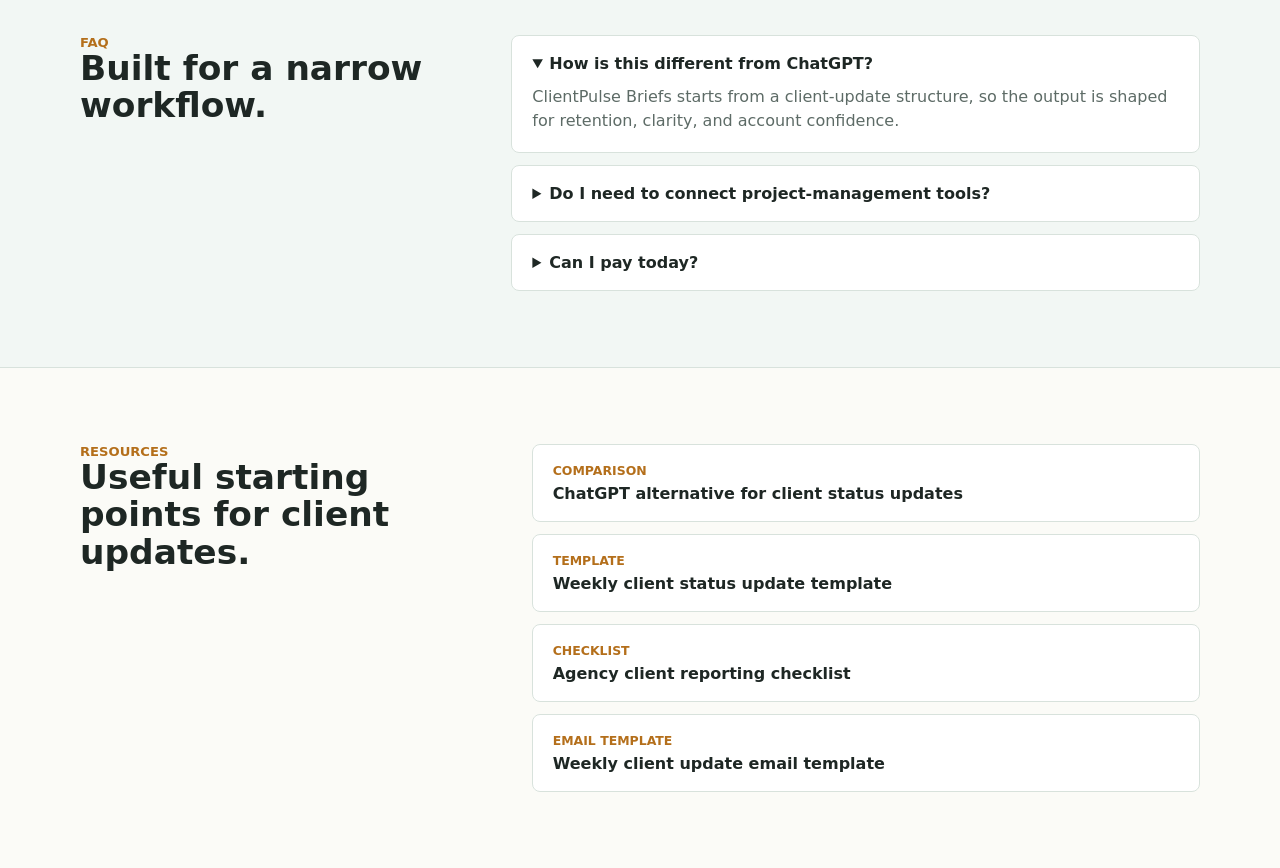
==== commit de4781c4: "Add weekly client update email SEO page" ====
--- a/index.html
+++ b/index.html
@@ -19,7 +19,7 @@
     <meta property="og:url" content="https://ert93333-ops.github.io/clientpulse-briefs/">
     <meta name="twitter:card" content="summary_large_image">
     <link rel="stylesheet" href="./styles.css">
-    <script src="./app.js?v=202606032130" defer></script>
+    <script src="./app.js?v=202606032335" defer></script>
   </head>
   <body>
     <header class="site-header">
@@ -231,6 +231,10 @@
             <span>Checklist</span>
             Agency client reporting checklist
           </a>
+          <a href="./weekly-client-update-email-template.html">
+            <span>Email template</span>
+            Weekly client update email template
+          </a>
         </div>
       </section>
     </main>
--- a/styles.css
+++ b/styles.css
@@ -627,6 +627,44 @@
   animation: success-pop 420ms var(--ease-out) both;
 }
 
+.intent-note {
+  display: grid;
+  gap: 10px;
+  line-height: 1.45;
+}
+
+.intent-action-row {
+  display: flex;
+  flex-wrap: wrap;
+  gap: 10px;
+}
+
+.remote-intent-link {
+  display: inline-flex;
+  width: fit-content;
+  min-height: 40px;
+  align-items: center;
+  justify-content: center;
+  border: 1px solid rgba(19, 111, 99, 0.34);
+  border-radius: 8px;
+  background: #ffffff;
+  color: var(--green-dark);
+  font-size: 0.88rem;
+  font-weight: 800;
+  padding: 0 14px;
+  text-decoration: none;
+  transition:
+    border-color var(--motion-fast) ease,
+    box-shadow var(--motion-fast) ease,
+    transform var(--motion-fast) ease;
+}
+
+.remote-intent-link:hover {
+  border-color: var(--green);
+  box-shadow: 0 10px 24px rgba(30, 39, 36, 0.08);
+  transform: translateY(-1px);
+}
+
 .form-note.error {
   color: #9d382c;
   font-weight: 760;
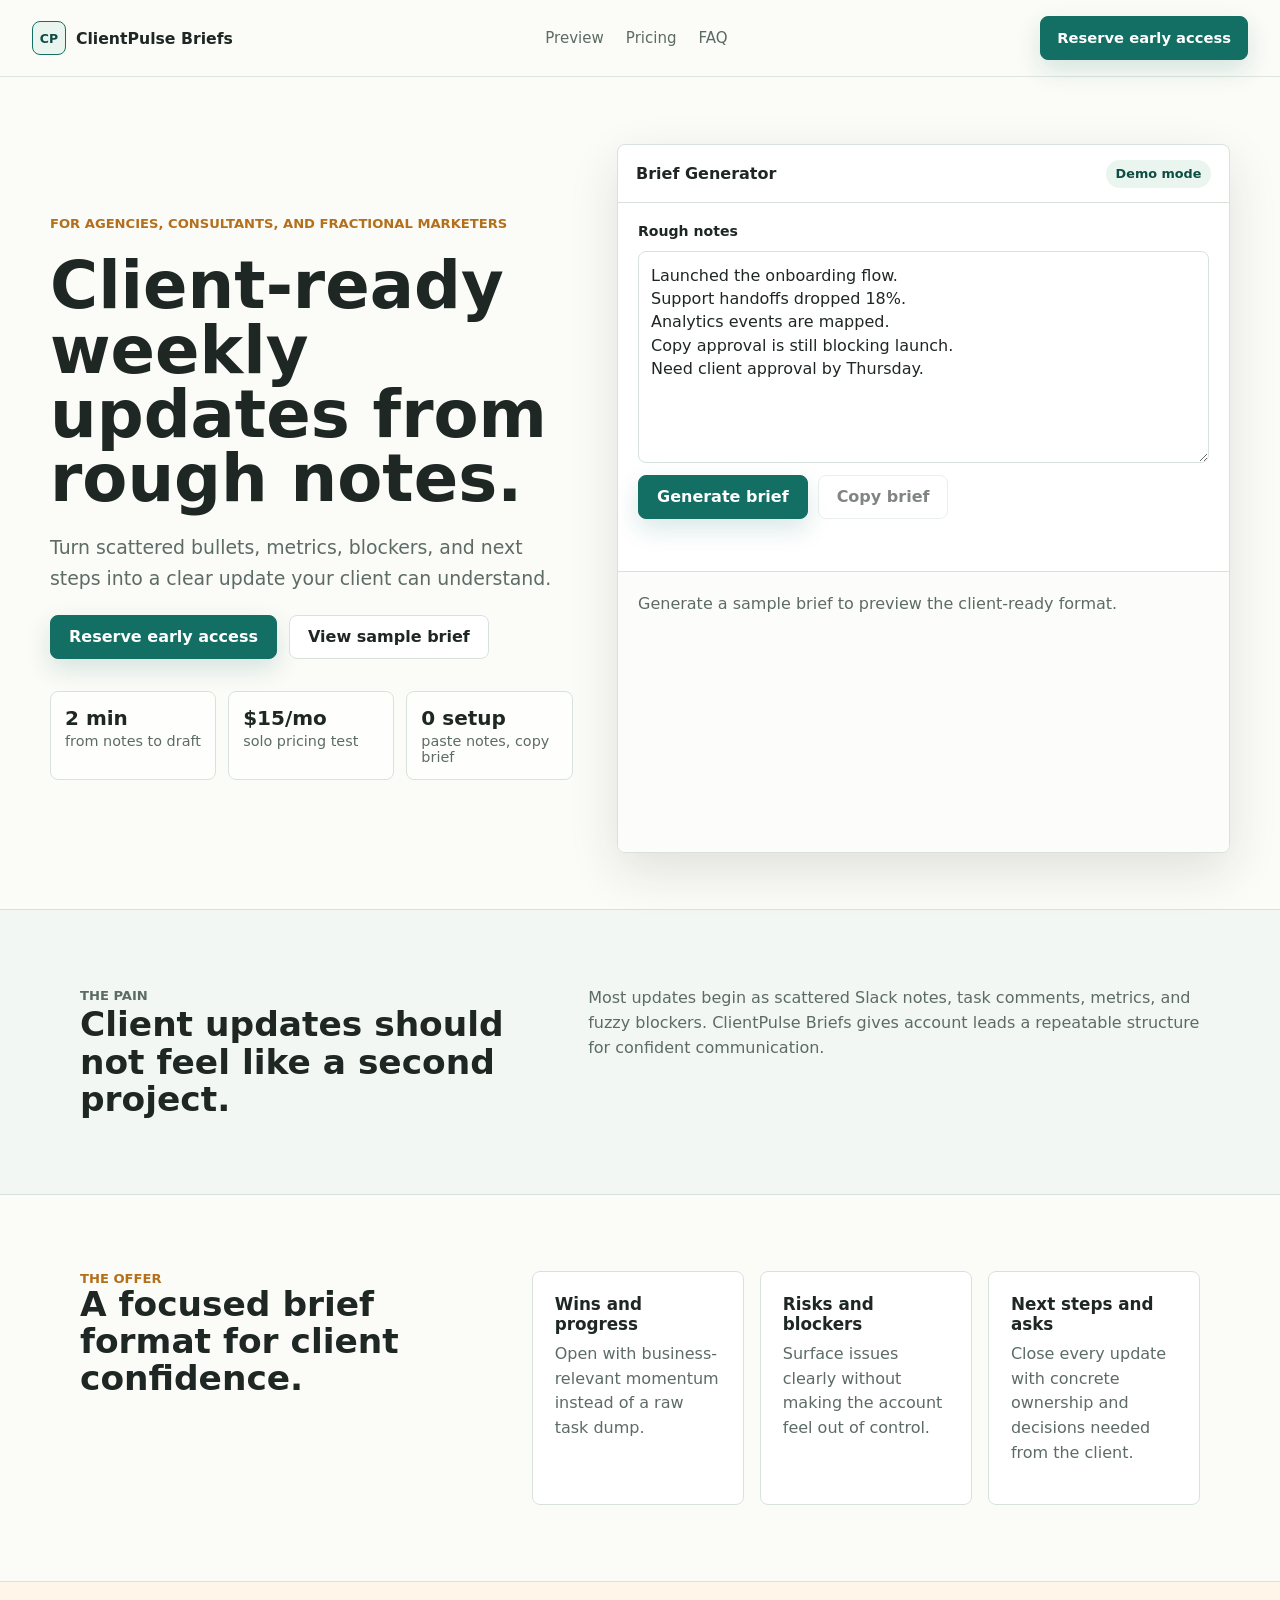
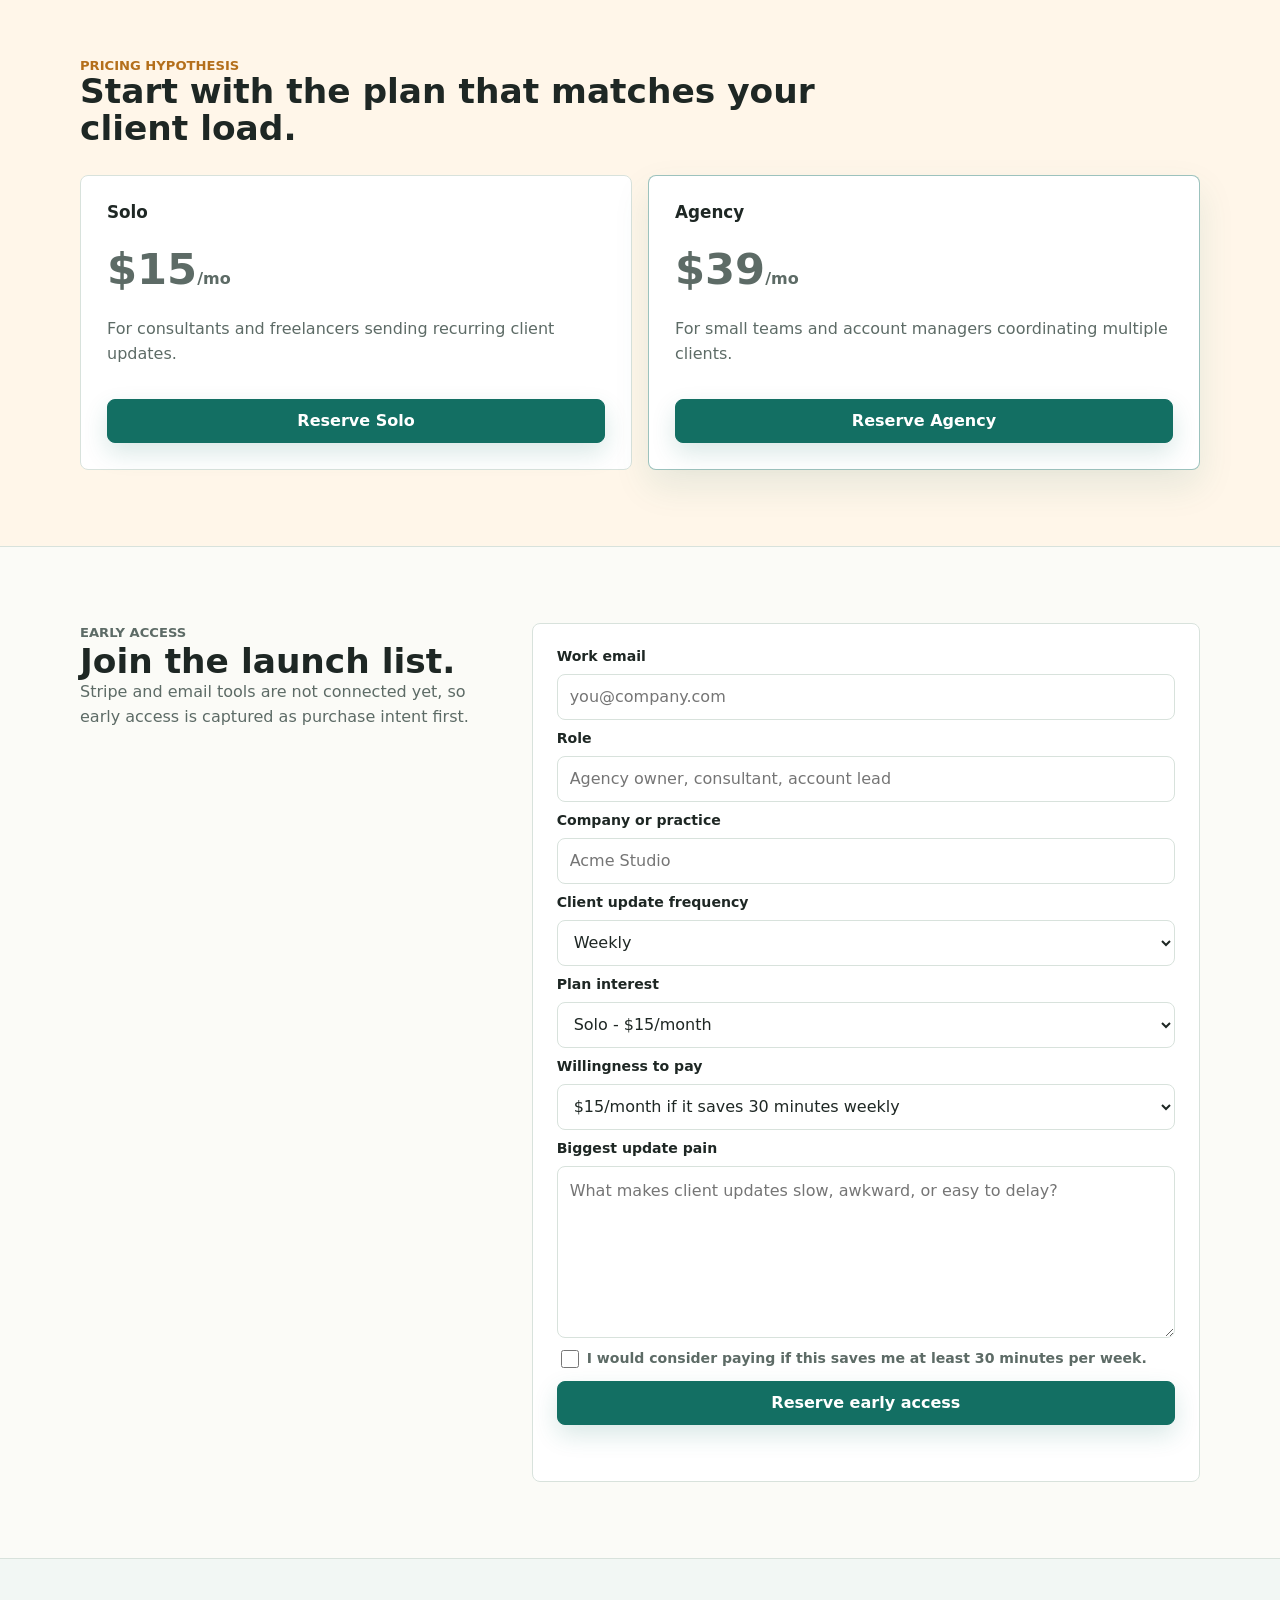
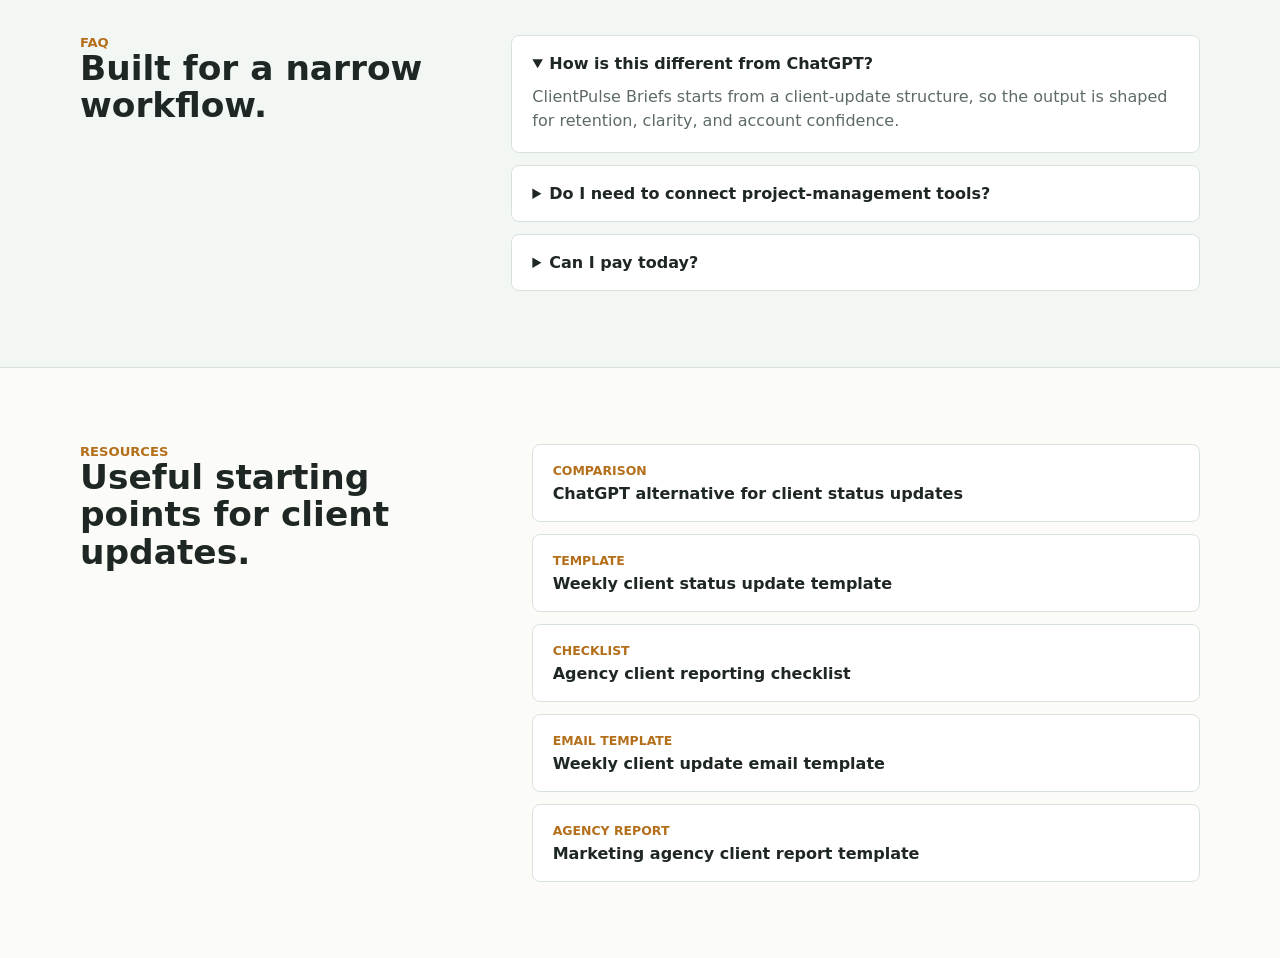
==== commit f01b009b: "Add marketing agency report SEO page" ====
--- a/index.html
+++ b/index.html
@@ -19,7 +19,7 @@
     <meta property="og:url" content="https://ert93333-ops.github.io/clientpulse-briefs/">
     <meta name="twitter:card" content="summary_large_image">
     <link rel="stylesheet" href="./styles.css">
-    <script src="./app.js?v=202606032335" defer></script>
+    <script src="./app.js?v=202606032355" defer></script>
   </head>
   <body>
     <header class="site-header">
@@ -235,6 +235,10 @@
             <span>Email template</span>
             Weekly client update email template
           </a>
+          <a href="./marketing-agency-client-report-template.html">
+            <span>Agency report</span>
+            Marketing agency client report template
+          </a>
         </div>
       </section>
     </main>
